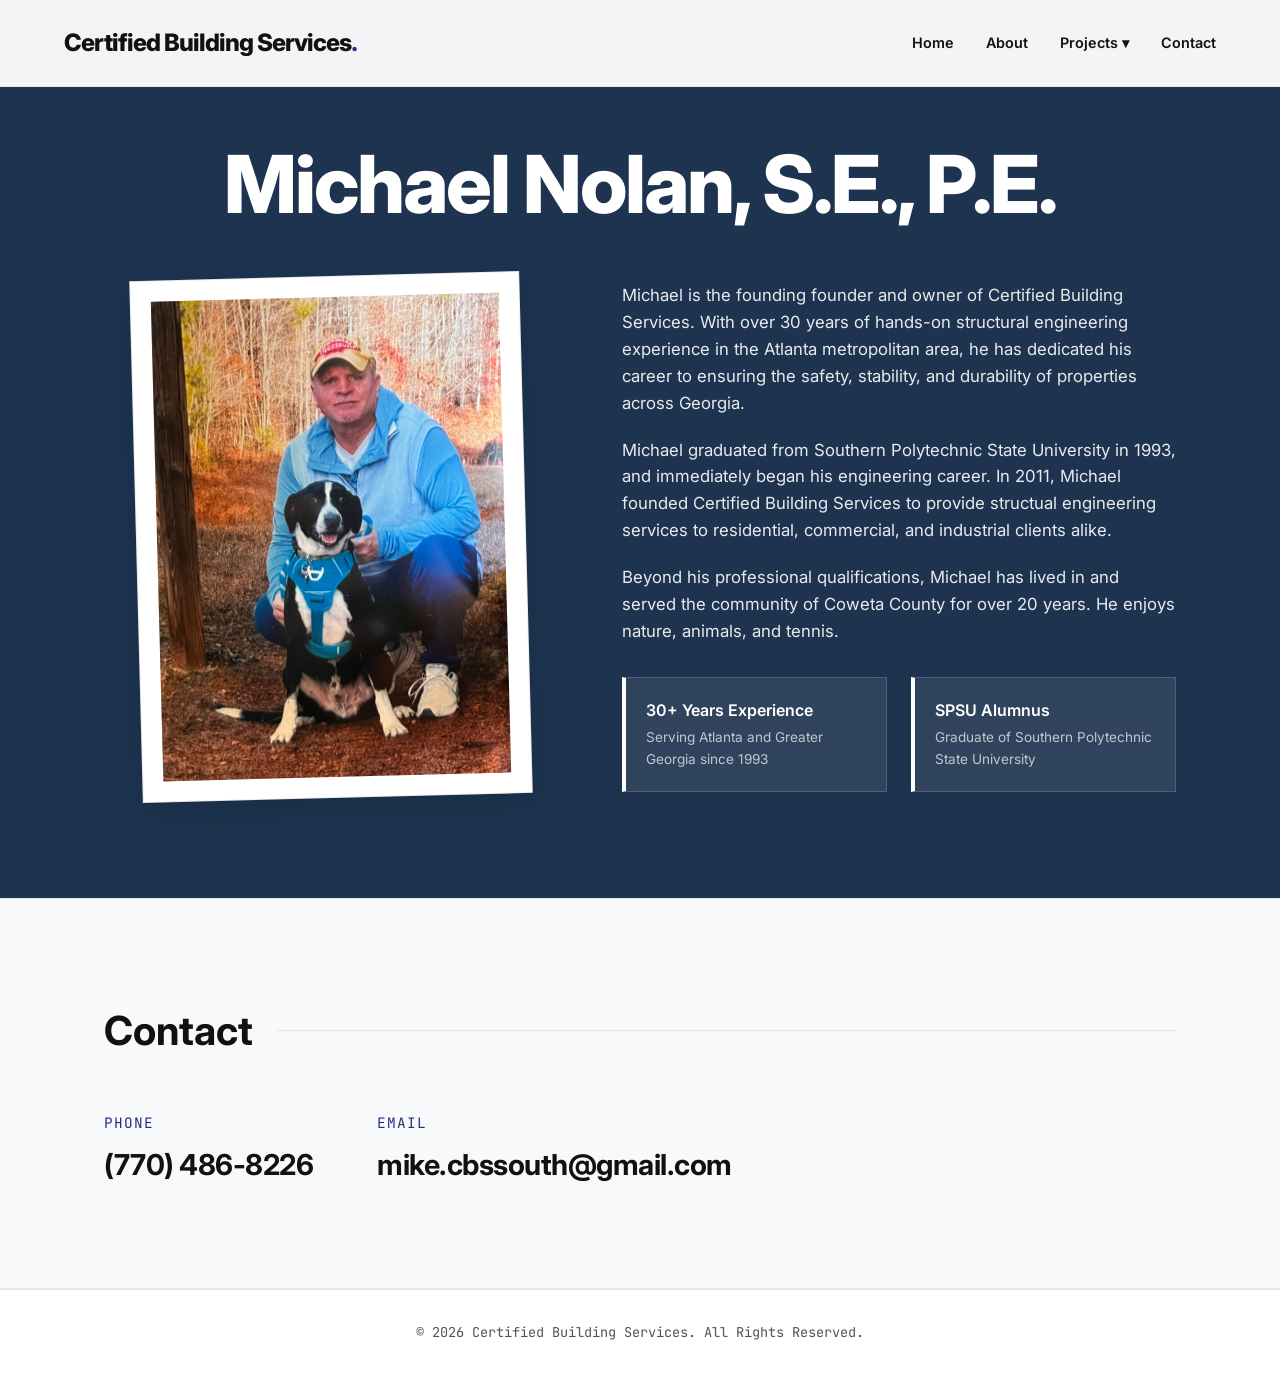
==== about.html @ 3b0c61af "Initial commit" ====
<!DOCTYPE html>
<html lang="en">
<head>
    <meta charset="UTF-8">
    <meta name="viewport" content="width=device-width, initial-scale=1.0">
    <title>About the Engineer - Certified Building Services</title>
    <meta name="description" content="Biography and credentials of structural engineer Michael Nolan, founder of Certified Building Services.">
    <link rel="preconnect" href="https://fonts.googleapis.com">
    <link rel="preconnect" href="https://fonts.gstatic.com" crossorigin>
    <link href="https://fonts.googleapis.com/css2?family=Inter:wght@300;400;600;800&family=JetBrains+Mono:wght@400;700&display=swap" rel="stylesheet">
    <link rel="stylesheet" href="style.css">
</head>
<body>
    <nav class="main-nav">
        <div class="logo">Certified Building Services<span>.</span></div>
        <ul class="nav-links">
            <li><a href="index.html">Home</a></li>
            <li><a href="about.html" class="active">About</a></li>
            <li class="dropdown">
                <a href="#projects" style="cursor: default;">Projects ▾</a>
                <ul class="dropdown-content">
                    <li><a href="residential.html">Residential</a></li>
                    <li><a href="forensic.html">Forensic</a></li>
                    <li><a href="industrial.html">Industrial</a></li>
                </ul>
            </li>
            <li><a href="contact.html">Contact</a></li>
        </ul>
    </nav>

    <main>
        <section id="about" class="section" style="padding-top: 140px; margin-bottom: 0;">
            <h1 class="title" style="margin-bottom: 3rem; text-align: center;">Michael Nolan, S.E., P.E.</h1>
            <div class="about-grid">
                <div class="about-image-wrapper">
                    <div class="framed-photo">
                        <img src="michael-nolan.jpeg" alt="Michael Nolan, S.E., P.E.">
                    </div>
                </div>
                <div class="about-content">
                    <p>
                        Michael is the founding founder and owner of Certified Building Services. With over 30 years of hands-on structural engineering experience in the Atlanta metropolitan area, he has dedicated his career to ensuring the safety, stability, and durability of properties across Georgia.
                    </p>
                    <p>
                        Michael graduated from Southern Polytechnic State University in 1993, and immediately began his engineering career. In 2011, Michael founded Certified Building Services to provide structual engineering services to residential, commercial, and industrial clients alike. 
                    </p>
                    <p>
                        Beyond his professional qualifications, Michael has lived in and served the community of Coweta County for over 20 years. He enjoys nature, animals, and tennis.
                    </p>
                    <div class="about-highlights">
                        <div class="highlight-item">
                            <h5>30+ Years Experience</h5>
                            <p>Serving Atlanta and Greater Georgia since 1993</p>
                        </div>
                        <div class="highlight-item">
                            <h5>SPSU Alumnus</h5>
                            <p>Graduate of Southern Polytechnic State University</p>
                        </div>
                    </div>
                </div>
            </div>
        </section>

        <section id="contact" class="section section-alt" style="margin-top: 0;">
            <h3 class="section-title">Contact</h3>
            <div class="contact-simple">
                <div class="contact-item-simple">
                    <span class="contact-label-simple">Phone</span>
                    <a href="tel:7704868226" class="contact-link-simple">(770) 486-8226</a>
                </div>
                <div class="contact-item-simple">
                    <span class="contact-label-simple">Email</span>
                    <a href="mailto:mike.cbssouth@gmail.com" class="contact-link-simple">mike.cbssouth@gmail.com</a>
                </div>
            </div>
        </section>
    </main>

    <footer>
        <p>&copy; 2026 Certified Building Services. All Rights Reserved.</p>
    </footer>

    <script src="script.js"></script>
</body>
</html>
---- style.css ----
:root {
    --bg-color: #ffffff;
    --bg-secondary: #f8f9fa;
    --text-primary: #111111;
    --text-secondary: #535355;
    --accent-color: #2c2c81;
    --border-color: #e5e5e5;
    --card-bg: #f9f9f9;
}

* {
    margin: 0;
    padding: 0;
    box-sizing: border-box;
    scroll-behavior: smooth;
}

body {
    font-family: 'Inter', sans-serif;
    background-color: var(--bg-color);
    color: var(--text-primary);
    line-height: 1.6;
    overflow-x: hidden;
}

/* Navigation */
.main-nav {
    position: fixed;
    top: 0;
    width: 100%;
    padding: 1.5rem 5%;
    display: flex;
    justify-content: space-between;
    align-items: center;
    background: rgba(255, 255, 255, 0.95);
    backdrop-filter: blur(8px);
    border-bottom: 1px solid var(--border-color);
    z-index: 100;
}

.logo {
    font-size: 1.5rem;
    font-weight: 800;
    letter-spacing: -1px;
}

.logo span {
    color: var(--accent-color);
}

.nav-links {
    display: flex;
    list-style: none;
    gap: 2rem;
    align-items: center;
}

.dropdown {
    position: relative;
    display: inline-block;
}

.nav-links a {
    color: var(--text-primary);
    text-decoration: none;
    font-size: 0.9rem;
    font-weight: 600;
    transition: color 0.3s;
}

.nav-links a:hover {
    color: var(--accent-color);
}

.dropdown-content {
    display: none;
    position: absolute;
    background-color: var(--bg-color);
    min-width: 150px;
    box-shadow: 0px 8px 16px 0px rgba(0,0,0,0.1);
    z-index: 101;
    border: 1px solid var(--border-color);
    border-radius: 4px;
    top: 100%;
    left: -10px;
    padding: 0.5rem 0;
}

.dropdown-content li {
    list-style: none;
}

.dropdown-content a {
    padding: 0.8rem 1.2rem;
    display: block;
    font-weight: 400;
}

.dropdown-content a:hover {
    background-color: var(--card-bg);
}

.dropdown:hover .dropdown-content {
    display: block;
}

/* Typography & Layout */
main {
    padding: 0 5%;
    max-width: 1200px;
    margin: 0 auto;
}

.hero {
    min-height: 100vh;
    display: flex;
    align-items: center;
    padding-top: 80px;
}

.hero-content {
    max-width: 800px;
}

/* Homepage Hero (Blueprint Banner) */
.homepage-hero {
    background-image: linear-gradient(rgba(10, 34, 64, 0.92), rgba(10, 34, 64, 0.92)), url("https://images.unsplash.com/photo-1600132806370-bf17e65e942f?auto=format&fit=crop&w=1920&q=80");
    background-size: cover;
    background-position: center;
    background-repeat: no-repeat;
    background-attachment: fixed;
    color: #ffffff;
    margin-left: calc(-50vw + 50%);
    margin-right: calc(-50vw + 50%);
    padding-left: calc(50vw - 50%);
    padding-right: calc(50vw - 50%);
    display: flex;
    justify-content: center;
    align-items: center;
    text-align: center;
}

.homepage-hero .hero-content {
    max-width: 900px;
    margin: 0 auto;
    padding: 2rem;
}

.hero-title {
    font-size: clamp(2.5rem, 6vw, 5rem);
    font-weight: 800;
    line-height: 1.1;
    margin-bottom: 1.5rem;
    letter-spacing: -2px;
    color: #ffffff;
}

.hero-title span {
    color: #3b82f6;
}

.hero-subtitle {
    font-size: clamp(1.1rem, 2.5vw, 1.6rem);
    font-weight: 300;
    line-height: 1.4;
    color: rgba(255, 255, 255, 0.9);
    margin-bottom: 3rem;
    max-width: 750px;
    margin-left: auto;
    margin-right: auto;
}

.hero-actions {
    display: flex;
    gap: 1.5rem;
    justify-content: center;
    flex-wrap: wrap;
}

/* Button Styles */
.btn {
    display: inline-block;
    padding: 0.85rem 2rem;
    font-size: 0.95rem;
    font-weight: 600;
    text-decoration: none;
    border-radius: 4px;
    transition: all 0.3s ease;
    cursor: pointer;
}

.btn-primary {
    background-color: #3b82f6;
    color: #ffffff;
    border: 1px solid #3b82f6;
}

.btn-primary:hover {
    background-color: #2563eb;
    border-color: #2563eb;
    transform: translateY(-2px);
    box-shadow: 0 10px 20px rgba(59, 130, 246, 0.3);
}

.btn-secondary {
    background-color: transparent;
    color: #ffffff;
    border: 1px solid rgba(255, 255, 255, 0.4);
}

.btn-secondary:hover {
    background-color: rgba(255, 255, 255, 0.1);
    border-color: #ffffff;
    transform: translateY(-2px);
}

.greeting {
    font-family: 'JetBrains Mono', monospace;
    color: var(--accent-color);
    margin-bottom: 1rem;
    font-size: 1.1rem;
}

.title {
    font-size: clamp(3rem, 8vw, 5rem);
    font-weight: 800;
    line-height: 1.1;
    margin-bottom: 0.5rem;
    letter-spacing: -2px;
}

.subtitle {
    font-size: clamp(2rem, 5vw, 3.5rem);
    font-weight: 600;
    color: var(--text-secondary);
    line-height: 1.2;
    margin-bottom: 1.5rem;
}

.description {
    font-size: 1.2rem;
    color: var(--text-secondary);
    max-width: 600px;
    margin-bottom: 2.5rem;
}

/* Buttons */
.cta-group {
    display: flex;
    gap: 1rem;
}

.btn {
    padding: 0.8rem 1.5rem;
    border-radius: 4px;
    font-weight: 600;
    text-decoration: none;
    transition: all 0.3s ease;
    font-family: 'JetBrains Mono', monospace;
    font-size: 0.9rem;
}

.primary-btn {
    background-color: var(--accent-color);
    color: white;
}

.primary-btn:hover {
    background-color: #000055;
    transform: translateY(-2px);
}

.secondary-btn {
    background: transparent;
    color: var(--text-primary);
    border: 1px solid var(--border-color);
}

.secondary-btn:hover {
    background: var(--card-bg);
    border-color: var(--text-secondary);
}

/* Projects Section */
.projects {
    padding: 100px 0;
}

.section-title {
    font-size: 2.5rem;
    margin-bottom: 3rem;
    display: flex;
    align-items: center;
}

.section-title::after {
    content: '';
    display: block;
    height: 1px;
    background: var(--border-color);
    flex-grow: 1;
    margin-left: 1.5rem;
}

.project-grid {
    display: grid;
    grid-template-columns: repeat(auto-fit, minmax(300px, 1fr));
    gap: 2rem;
}

.project-card {
    background: var(--card-bg);
    border: 1px solid var(--border-color);
    border-radius: 4px;
    overflow: hidden;
    padding: 0;
    transition: transform 0.3s ease, box-shadow 0.3s ease, border-color 0.3s ease;
}

.project-card:hover {
    transform: translateY(-5px);
    box-shadow: 0 15px 35px rgba(0, 0, 0, 0.08);
    border-color: var(--accent-color);
}

.project-card-image {
    width: 100%;
    height: 180px;
    object-fit: cover;
    border-bottom: 1px solid var(--border-color);
    transition: transform 0.5s ease;
}

.project-card:hover .project-card-image {
    transform: scale(1.03);
}

.project-content {
    padding: 2rem;
}

.project-content h4 {
    font-size: 1.4rem;
    margin-bottom: 1rem;
}

.project-content p {
    color: var(--text-secondary);
    margin-bottom: 1.5rem;
    font-size: 0.95rem;
}

.tech-stack {
    display: flex;
    gap: 1rem;
    list-style: none;
    font-family: 'JetBrains Mono', monospace;
    font-size: 0.8rem;
    color: var(--accent-color);
}

/* Reusable Section styles for clear division */
.section {
    padding: 100px 0;
}

.section-alt {
    background-color: var(--bg-secondary);
    border-top: 1px solid var(--border-color);
    border-bottom: 1px solid var(--border-color);
    margin-left: calc(-50vw + 50%);
    margin-right: calc(-50vw + 50%);
    padding-left: calc(50vw - 50%);
    padding-right: calc(50vw - 50%);
    padding-top: 100px;
    padding-bottom: 100px;
}#about {
    background-image: linear-gradient(rgba(10, 34, 64, 0.92), rgba(10, 34, 64, 0.92)), url("https://images.unsplash.com/photo-1600132806370-bf17e65e942f?auto=format&fit=crop&w=1920&q=80");
    background-size: cover;
    background-position: center;
    background-attachment: fixed;
    background-repeat: no-repeat;
    color: #ffffff;
    margin-left: calc(-50vw + 50%);
    margin-right: calc(-50vw + 50%);
    padding-left: calc(50vw - 50%);
    padding-right: calc(50vw - 50%);
    padding-top: 140px;
    padding-bottom: 100px;
}

#about .title {
    color: #ffffff;
}

#about .about-content p {
    color: rgba(255, 255, 255, 0.9);
}

#about .highlight-item {
    background: rgba(255, 255, 255, 0.08);
    border: 1px solid rgba(255, 255, 255, 0.15);
    border-left: 4px solid #ffffff;
}

#about .highlight-item h5 {
    color: #ffffff;
}

#about .highlight-item p {
    color: rgba(255, 255, 255, 0.7);
}

/* About Section */
.about-grid {
    display: grid;
    grid-template-columns: 0.9fr 1.1fr;
    gap: 4rem;
    align-items: center;
}

@media (max-width: 768px) {
    .about-grid {
        grid-template-columns: 1fr;
        gap: 3rem;
    }
}

.about-image-wrapper {
    display: flex;
    justify-content: center;
    align-items: center;
}

.framed-photo {
    background: #ffffff;
    padding: 1.25rem;
    border: 1px solid rgba(0, 0, 0, 0.08);
    box-shadow: 0 15px 35px rgba(0, 0, 0, 0.08), 0 5px 15px rgba(0, 0, 0, 0.04);
    transform: rotate(-1.5deg);
    transition: transform 0.4s cubic-bezier(0.165, 0.84, 0.44, 1), box-shadow 0.4s ease;
    max-width: 100%;
}

.framed-photo:hover {
    transform: rotate(0deg) scale(1.02);
    box-shadow: 0 20px 40px rgba(0, 0, 0, 0.12), 0 8px 20px rgba(0, 0, 0, 0.06);
}

.framed-photo img {
    display: block;
    width: 100%;
    height: auto;
    max-height: 480px;
    object-fit: cover;
}

.about-content h4 {
    font-size: 1.1rem;
    font-family: 'JetBrains Mono', monospace;
    color: var(--accent-color);
    margin-bottom: 0.75rem;
    text-transform: uppercase;
    letter-spacing: 1px;
}

.about-content h3 {
    font-size: 2.2rem;
    font-weight: 800;
    line-height: 1.2;
    margin-bottom: 1.5rem;
    letter-spacing: -0.5px;
}

.about-content p {
    color: var(--text-secondary);
    font-size: 1.05rem;
    margin-bottom: 1.25rem;
}

.about-highlights {
    margin-top: 2rem;
    display: grid;
    grid-template-columns: 1fr 1fr;
    gap: 1.5rem;
}

.highlight-item {
    background: var(--bg-color);
    padding: 1.25rem;
    border-left: 4px solid var(--accent-color);
    box-shadow: 0 4px 12px rgba(0,0,0,0.02);
    border-top: 1px solid var(--border-color);
    border-right: 1px solid var(--border-color);
    border-bottom: 1px solid var(--border-color);
}

.highlight-item h5 {
    font-size: 1rem;
    font-weight: 600;
    margin-bottom: 0.25rem;
    color: var(--text-primary);
}

.highlight-item p {
    font-size: 0.85rem;
    color: var(--text-secondary);
    margin: 0;
}

/* Contact Section */
.contact-grid {
    display: grid;
    grid-template-columns: 1.2fr 0.8fr;
    gap: 4rem;
}

@media (max-width: 768px) {
    .contact-grid {
        grid-template-columns: 1fr;
        gap: 3rem;
    }
}

.contact-form-container {
    background: var(--bg-color);
}

.form-group {
    margin-bottom: 1.5rem;
}

.form-group label {
    display: block;
    font-size: 0.85rem;
    font-weight: 600;
    margin-bottom: 0.5rem;
    text-transform: uppercase;
    letter-spacing: 0.5px;
    font-family: 'JetBrains Mono', monospace;
    color: var(--text-secondary);
}

.form-control {
    width: 100%;
    padding: 0.85rem 1rem;
    border: 1px solid var(--border-color);
    border-radius: 4px;
    font-family: inherit;
    font-size: 0.95rem;
    background: var(--card-bg);
    transition: all 0.3s ease;
}

.form-control:focus {
    outline: none;
    border-color: var(--accent-color);
    background: #ffffff;
    box-shadow: 0 0 0 3px rgba(44, 44, 129, 0.1);
}

textarea.form-control {
    resize: vertical;
    min-height: 150px;
}

.contact-info-container {
    display: flex;
    flex-direction: column;
    gap: 1.5rem;
}

.info-card {
    background: var(--card-bg);
    border: 1px solid var(--border-color);
    padding: 1.5rem;
    border-radius: 4px;
}

.info-card h4 {
    font-size: 1.1rem;
    font-weight: 600;
    margin-bottom: 0.5rem;
    color: var(--accent-color);
    font-family: 'JetBrains Mono', monospace;
}

.info-card p {
    color: var(--text-secondary);
    font-size: 0.95rem;
    margin: 0;
    line-height: 1.5;
}

/* Simple Contact Layout */
.contact-simple {
    display: flex;
    gap: 4rem;
    margin-top: 2rem;
}

@media (max-width: 768px) {
    .contact-simple {
        flex-direction: column;
        gap: 2rem;
    }
}

.contact-item-simple {
    display: flex;
    flex-direction: column;
    gap: 0.5rem;
}

.contact-label-simple {
    font-family: 'JetBrains Mono', monospace;
    font-size: 0.9rem;
    color: var(--accent-color);
    text-transform: uppercase;
    letter-spacing: 1px;
}

.contact-link-simple {
    font-size: clamp(1.2rem, 3vw, 1.8rem);
    font-weight: 700;
    color: var(--text-primary);
    text-decoration: none;
    transition: color 0.3s ease;
    letter-spacing: -0.5px;
}

.contact-link-simple:hover {
    color: var(--accent-color);
}

/* Project Details Layout & Galleries */
.project-row {
    display: grid;
    grid-template-columns: 1fr 1fr;
    gap: 5rem;
    align-items: center;
    padding: 100px 0;
}

.project-row:not(:last-child) {
    border-bottom: 1px solid var(--border-color);
}

.project-bio h3 {
    font-size: 2rem;
    font-weight: 800;
    margin-bottom: 0.5rem;
    letter-spacing: -1px;
}

.project-bio h4 {
    font-family: 'JetBrains Mono', monospace;
    font-size: 0.9rem;
    color: var(--accent-color);
    text-transform: uppercase;
    letter-spacing: 1px;
    margin-bottom: 1.5rem;
}

.project-bio p {
    color: var(--text-secondary);
    margin-bottom: 1.5rem;
}

.project-meta-list {
    list-style: none;
    padding: 0;
    margin: 2rem 0 0 0;
    font-family: 'JetBrains Mono', monospace;
    font-size: 0.85rem;
}

.project-meta-list li {
    margin-bottom: 0.5rem;
    color: var(--text-secondary);
}

.project-meta-list strong {
    color: var(--text-primary);
}

/* Polaroid-Style Carousel */
.framed-photo-gallery-wrapper {
    display: flex;
    flex-direction: column;
    align-items: center;
    transform: rotate(1deg);
    transition: transform 0.5s cubic-bezier(0.2, 1, 0.3, 1);
    max-width: 100%;
}

.framed-photo-gallery-wrapper:hover {
    transform: rotate(0deg) scale(1.02);
}

.project-row:nth-child(even) .framed-photo-gallery-wrapper {
    transform: rotate(-1deg);
}

.project-row:nth-child(even) .framed-photo-gallery-wrapper:hover {
    transform: rotate(0deg) scale(1.02);
}

.framed-photo.carousel {
    position: relative;
    cursor: pointer;
    overflow: hidden;
    background: #ffffff;
    padding: 1.25rem;
    box-shadow: 0 10px 25px rgba(0, 0, 0, 0.15);
    border-radius: 2px;
    width: 100%;
}

.carousel-slides {
    position: relative;
    width: 100%;
    aspect-ratio: 4 / 3;
    overflow: hidden;
}

.carousel-slide {
    position: absolute;
    top: 0;
    left: 0;
    width: 100%;
    height: 100%;
    opacity: 0;
    transition: opacity 0.5s ease-in-out;
    pointer-events: none;
}

.carousel-slide.active {
    opacity: 1;
    pointer-events: auto;
}

/* Empty Photo Placeholder */
.empty-photo-placeholder {
    width: 100%;
    height: 100%;
    background-color: #f1f3f5;
    border: 1px dashed var(--border-color);
    display: flex;
    flex-direction: column;
    align-items: center;
    justify-content: center;
    color: var(--text-secondary);
    font-family: 'JetBrains Mono', monospace;
    font-size: 0.9rem;
    transition: background-color 0.3s ease;
    user-select: none;
    text-align: center;
    padding: 1rem;
}

.empty-photo-placeholder svg {
    margin-bottom: 0.75rem;
    color: var(--text-secondary);
    opacity: 0.5;
}

.framed-photo.carousel:hover .empty-photo-placeholder {
    background-color: #e9ecef;
}

/* Arrows */
.carousel-arrow {
    position: absolute;
    top: 50%;
    transform: translateY(-50%);
    background: rgba(0, 0, 0, 0.6);
    color: #ffffff;
    border: none;
    width: 40px;
    height: 40px;
    border-radius: 50%;
    font-size: 1.2rem;
    display: flex;
    align-items: center;
    justify-content: center;
    cursor: pointer;
    opacity: 0;
    transition: opacity 0.3s ease, background 0.3s ease, transform 0.2s ease;
    z-index: 10;
}

.carousel-arrow:active {
    transform: translateY(-50%) scale(0.9);
}

.framed-photo.carousel:hover .carousel-arrow {
    opacity: 1;
}

.carousel-arrow:hover {
    background: var(--accent-color);
}

.carousel-arrow.prev {
    left: 2rem;
}

.carousel-arrow.next {
    right: 2rem;
}

/* Photo Caption */
.photo-caption {
    font-size: 0.85rem;
    color: var(--text-secondary);
    text-align: center;
    margin-top: 1rem;
    font-family: 'JetBrains Mono', monospace;
    opacity: 0.8;
}

@media (max-width: 768px) {
    .project-row {
        grid-template-columns: 1fr;
        gap: 3rem;
        padding: 60px 0;
    }
    
    .project-row:nth-child(even) .project-gallery {
        grid-row: 1;
    }
}

/* Footer */
footer {
    text-align: center;
    padding: 2rem;
    color: var(--text-secondary);
    border-top: 1px solid var(--border-color);
    font-family: 'JetBrains Mono', monospace;
    font-size: 0.85rem;
}
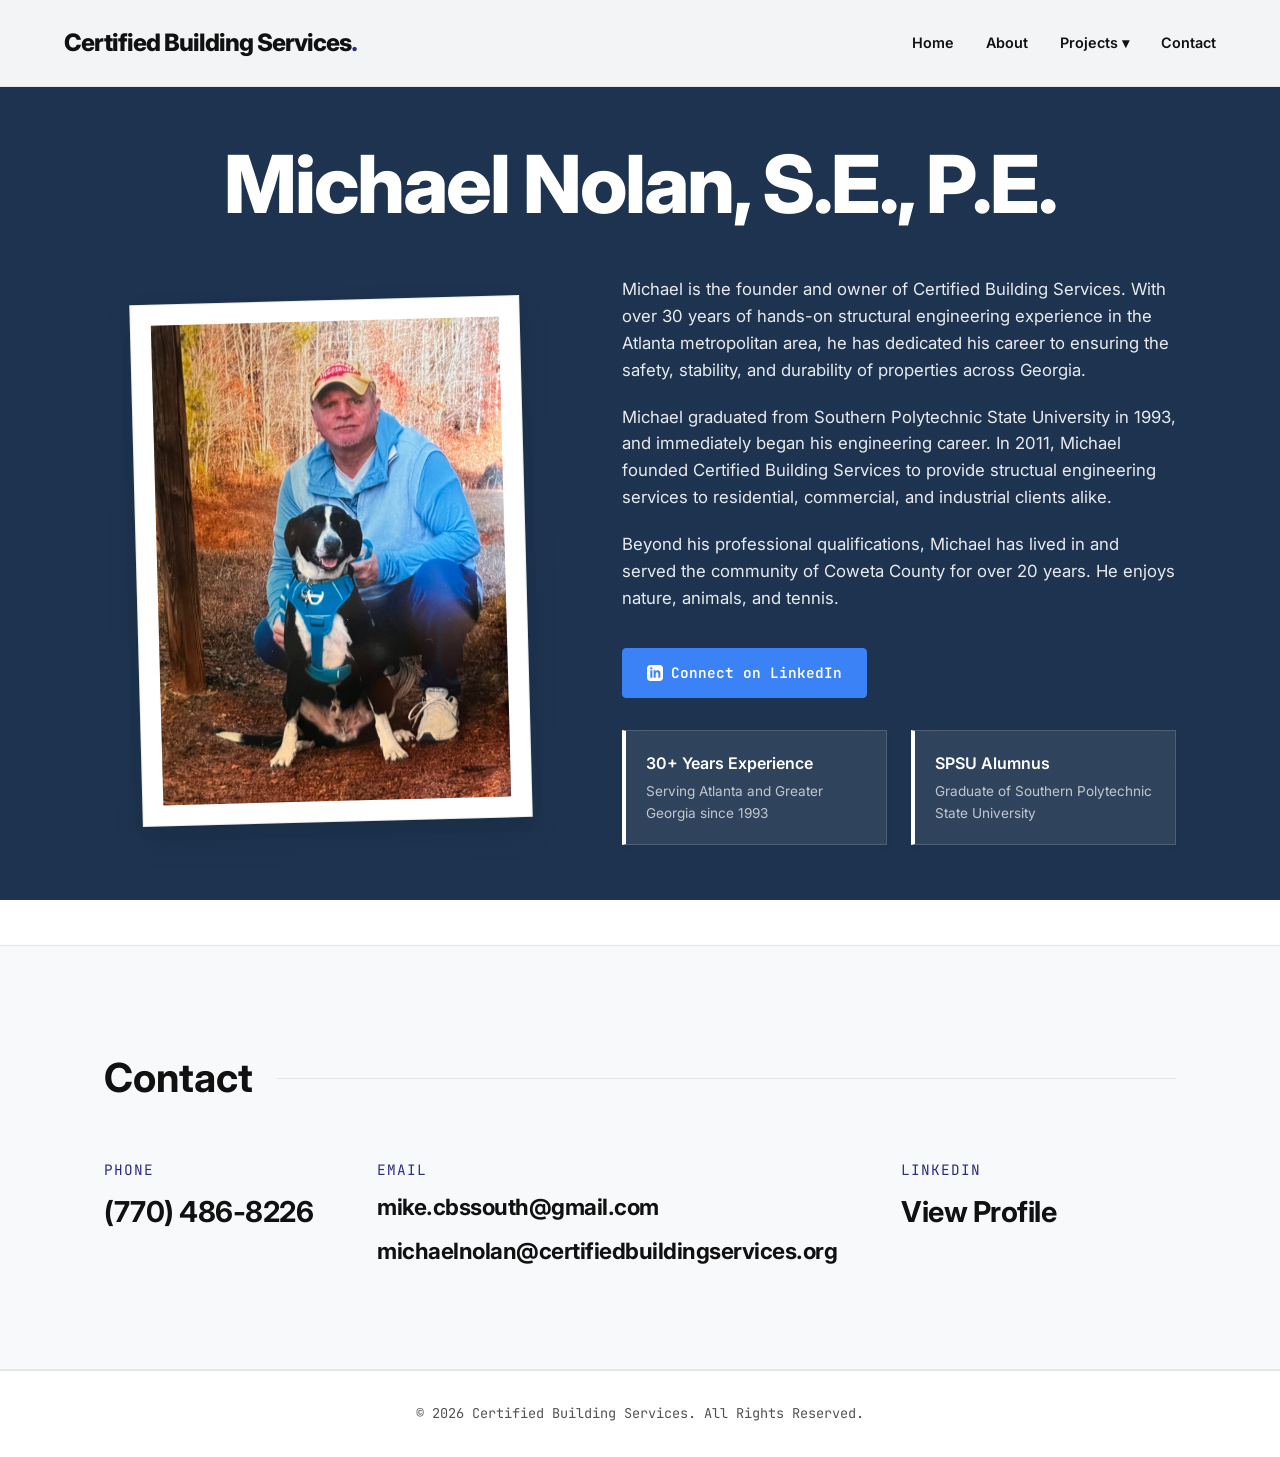
==== commit f8dfb138: "Update biography, contact emails, LinkedIn profile links, and adjust project WIP overlay position" ====
--- a/about.html
+++ b/about.html
@@ -39,7 +39,7 @@
                 </div>
                 <div class="about-content">
                     <p>
-                        Michael is the founding founder and owner of Certified Building Services. With over 30 years of hands-on structural engineering experience in the Atlanta metropolitan area, he has dedicated his career to ensuring the safety, stability, and durability of properties across Georgia.
+                        Michael is the founder and owner of Certified Building Services. With over 30 years of hands-on structural engineering experience in the Atlanta metropolitan area, he has dedicated his career to ensuring the safety, stability, and durability of properties across Georgia.
                     </p>
                     <p>
                         Michael graduated from Southern Polytechnic State University in 1993, and immediately began his engineering career. In 2011, Michael founded Certified Building Services to provide structual engineering services to residential, commercial, and industrial clients alike. 
@@ -47,6 +47,12 @@
                     <p>
                         Beyond his professional qualifications, Michael has lived in and served the community of Coweta County for over 20 years. He enjoys nature, animals, and tennis.
                     </p>
+                    <a href="https://www.linkedin.com/in/michael-nolan-424974412/" target="_blank" rel="noopener noreferrer" class="btn btn-primary" style="margin-top: 1rem; display: inline-flex; align-items: center; gap: 0.5rem; text-decoration: none;">
+                        <svg width="16" height="16" viewBox="0 0 24 24" fill="currentColor">
+                            <path d="M19 0h-14c-2.761 0-5 2.239-5 5v14c0 2.761 2.239 5 5 5h14c2.762 0 5-2.239 5-5v-14c0-2.761-2.238-5-5-5zm-11 19h-3v-11h3v11zm-1.5-12.268c-.966 0-1.75-.779-1.75-1.75s.784-1.75 1.75-1.75 1.75.779 1.75 1.75-.784 1.75-1.75 1.75zm13.5 12.268h-3v-5.604c0-3.368-4-3.113-4 0v5.604h-3v-11h3v1.765c1.396-2.586 7-2.777 7 2.476v6.759z"/>
+                        </svg>
+                        Connect on LinkedIn
+                    </a>
                     <div class="about-highlights">
                         <div class="highlight-item">
                             <h5>30+ Years Experience</h5>
@@ -70,7 +76,12 @@
                 </div>
                 <div class="contact-item-simple">
                     <span class="contact-label-simple">Email</span>
-                    <a href="mailto:mike.cbssouth@gmail.com" class="contact-link-simple">mike.cbssouth@gmail.com</a>
+                    <a href="mailto:mike.cbssouth@gmail.com" class="contact-link-simple" style="font-size: clamp(1rem, 2.5vw, 1.4rem);">mike.cbssouth@gmail.com</a>
+                    <a href="mailto:michaelnolan@certifiedbuildingservices.org" class="contact-link-simple" style="font-size: clamp(1rem, 2.5vw, 1.4rem);">michaelnolan@certifiedbuildingservices.org</a>
+                </div>
+                <div class="contact-item-simple">
+                    <span class="contact-label-simple">LinkedIn</span>
+                    <a href="https://www.linkedin.com/in/michael-nolan-424974412/" target="_blank" rel="noopener noreferrer" class="contact-link-simple">View Profile</a>
                 </div>
             </div>
         </section>
--- a/style.css
+++ b/style.css
@@ -832,6 +832,51 @@
     }
 }
 
+/* Work In Progress Overlay */
+.wip-overlay {
+    position: absolute;
+    top: 0;
+    left: 0;
+    width: 100%;
+    height: 100%;
+    background: rgba(255, 255, 255, 0.85);
+    backdrop-filter: blur(5px);
+    z-index: 10;
+    display: flex;
+    justify-content: center;
+    align-items: center;
+    text-align: center;
+}
+
+.wip-content {
+    background: var(--accent-color);
+    color: white;
+    padding: 2.5rem 4rem;
+    border-radius: 8px;
+    box-shadow: 0 20px 40px rgba(0, 0, 0, 0.2);
+    transform: rotate(-5deg);
+    border: 2px dashed rgba(255, 255, 255, 0.5);
+    transition: transform 0.3s ease;
+}
+
+.wip-content:hover {
+    transform: rotate(0deg) scale(1.05);
+}
+
+.wip-content h2 {
+    font-size: clamp(2rem, 5vw, 3rem);
+    font-weight: 800;
+    letter-spacing: 2px;
+    margin-bottom: 0.5rem;
+    text-transform: uppercase;
+}
+
+.wip-content p {
+    font-family: 'JetBrains Mono', monospace;
+    font-size: 1.1rem;
+    opacity: 0.9;
+}
+
 /* Footer */
 footer {
     text-align: center;
